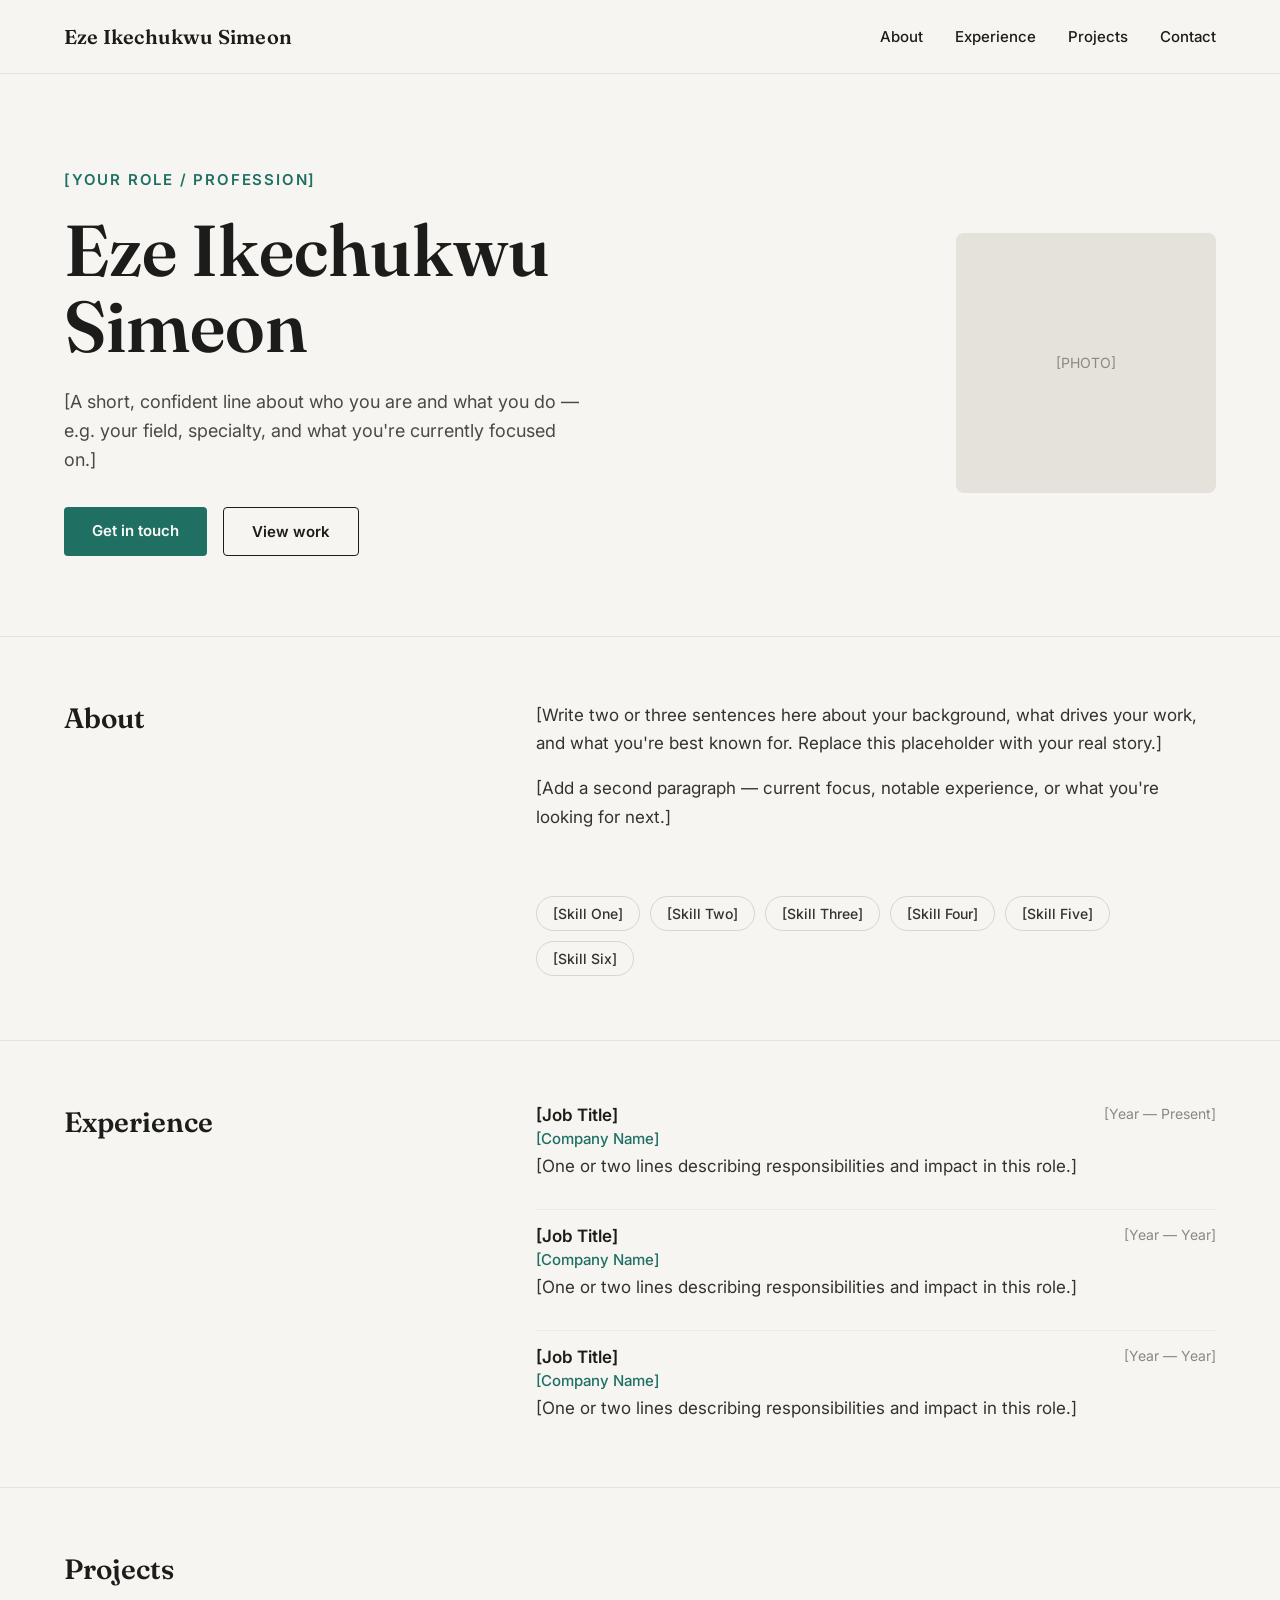
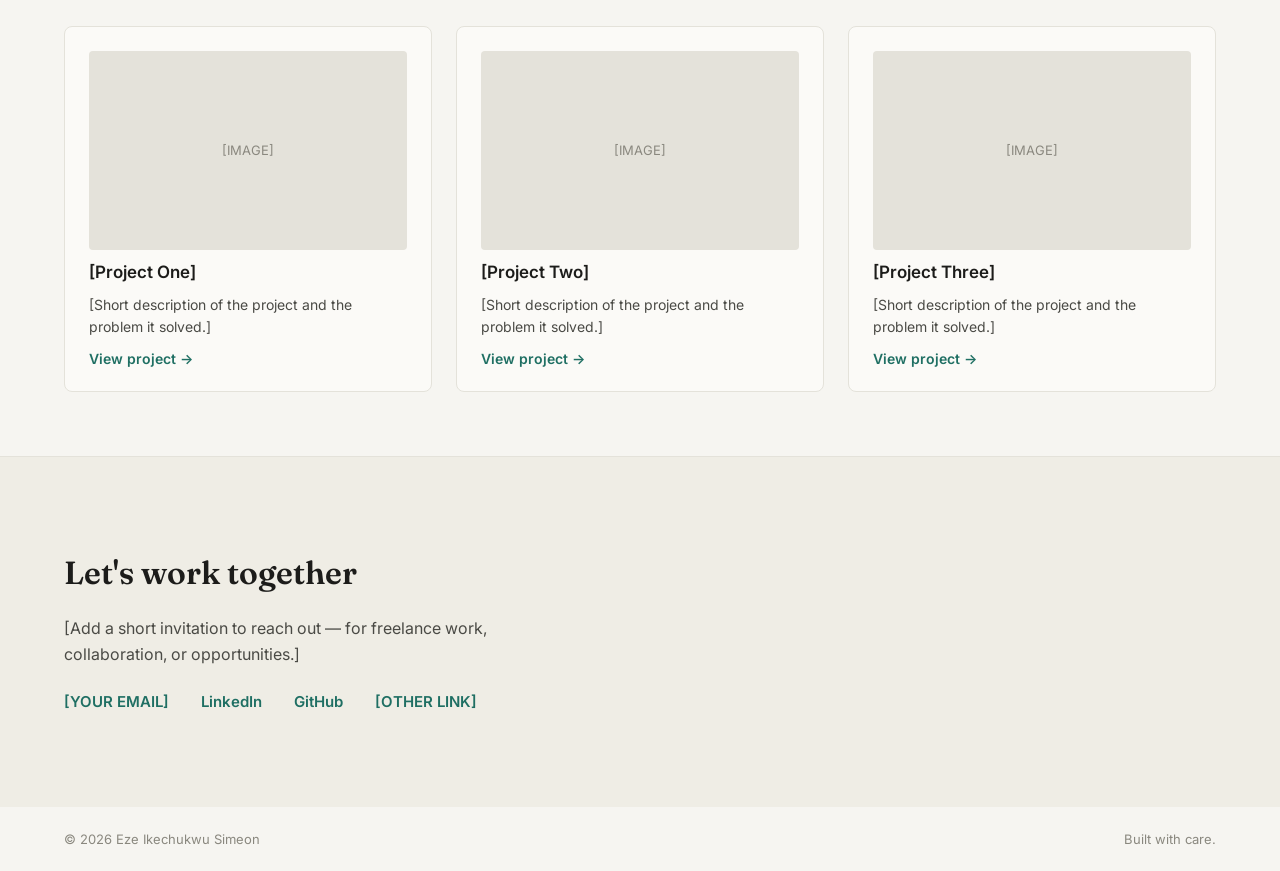
==== index.html @ a3f3de96 "Add personal portfolio site for Eze Ikechukwu Simeon Co-Authored-By: Claude Sonnet 5 <noreply@anthro" ====
<!doctype html>
<html lang="en">
<head>
<meta charset="utf-8">
<meta name="viewport" content="width=device-width, initial-scale=1">
<title>Eze Ikechukwu Simeon — Portfolio</title>
<link rel="stylesheet" href="https://fonts.googleapis.com/css2?family=Fraunces:opsz,wght@9..144,400;9..144,600;9..144,700&family=Inter:wght@400;500;600&display=swap">
<style>
  :root { --accent: #1F6F63; }
  * { box-sizing: border-box; }
  body { margin: 0; font-family: 'Inter', system-ui, sans-serif; background: #F6F5F1; color: #1C1C1A; }
  a { color: #1C1C1A; text-decoration: none; }
  a:hover { color: var(--accent); }
  .serif { font-family: 'Fraunces', serif; }
  .wrap { width: 100%; max-width: 1440px; margin: 0 auto; }
  .navlink:hover { color: var(--accent); }
  .nav { display: flex; align-items: center; justify-content: space-between; padding: 24px 64px; flex-wrap: wrap; gap: 16px; border-bottom: 1px solid #E4E2DA; }
  .nav-links { display: flex; gap: 32px; font-size: 15px; font-weight: 500; flex-wrap: wrap; }
  .hero { display: flex; align-items: center; gap: 48px; flex-wrap: wrap; padding: 96px 64px 80px; }
  .hero-text { flex: 999 1 480px; min-width: 0; display: flex; flex-direction: column; gap: 24px; }
  .eyebrow { font-size: 15px; font-weight: 600; color: var(--accent); text-transform: uppercase; letter-spacing: 0.12em; }
  h1 { font-size: clamp(40px, 6vw, 72px); line-height: 1.05; font-weight: 600; margin: 0; }
  .lede { font-size: 18px; line-height: 1.6; color: #4A4A45; max-width: 520px; margin: 0; }
  .cta-row { display: flex; gap: 16px; flex-wrap: wrap; margin-top: 8px; }
  .btn-primary { background: var(--accent); color: #FAFAF8; padding: 14px 28px; border-radius: 4px; font-weight: 600; font-size: 15px; }
  .btn-primary:hover { color: #FAFAF8; opacity: 0.9; }
  .btn-outline { border: 1px solid #1C1C1A; padding: 14px 28px; border-radius: 4px; font-weight: 600; font-size: 15px; }
  .photo { flex: 1 1 260px; min-width: 220px; max-width: 320px; aspect-ratio: 1; border-radius: 8px; background: #E4E2DA; display: flex; align-items: center; justify-content: center; color: #8A887F; font-size: 14px; text-align: center; padding: 16px; }
  .section { padding: 64px; border-top: 1px solid #E4E2DA; display: flex; gap: 64px; flex-wrap: wrap; }
  .section-label { flex: 1 1 200px; min-width: 160px; }
  .section-label .serif { font-size: 28px; font-weight: 600; }
  .section-body { flex: 999 1 420px; min-width: 0; display: flex; flex-direction: column; gap: 16px; max-width: 680px; }
  .section-body p { font-size: 17px; line-height: 1.7; color: #33332E; margin: 0; }
  .skills-row { padding: 0 64px 64px; display: flex; gap: 64px; flex-wrap: wrap; }
  .skills-spacer { flex: 1 1 200px; min-width: 160px; }
  .skills-list { flex: 999 1 420px; min-width: 0; display: flex; flex-wrap: wrap; gap: 10px; max-width: 680px; }
  .skill-pill { padding: 8px 16px; border: 1px solid #D8D6CC; border-radius: 999px; font-size: 14px; font-weight: 500; color: #33332E; }
  .role { display: flex; flex-direction: column; gap: 4px; padding-bottom: 28px; border-bottom: 1px solid #ECEAE2; }
  .role:last-child { border-bottom: none; padding-bottom: 0; }
  .role-top { display: flex; justify-content: space-between; flex-wrap: wrap; gap: 8px; }
  .role-title { font-size: 17px; font-weight: 600; }
  .role-period { font-size: 14px; color: #8A887F; }
  .role-org { font-size: 15px; font-weight: 500; color: var(--accent); }
  .role-desc { font-size: 15px; line-height: 1.6; color: #4A4A45; margin: 6px 0 0; }
  .projects { padding: 64px; border-top: 1px solid #E4E2DA; }
  .projects-title { font-size: 28px; font-weight: 600; margin-bottom: 40px; }
  .projects-grid { display: grid; grid-template-columns: repeat(3, minmax(0, 1fr)); gap: 24px; }
  @media (max-width: 860px) { .projects-grid { grid-template-columns: 1fr; } }
  .project-card { display: flex; flex-direction: column; gap: 12px; border: 1px solid #E4E2DA; border-radius: 8px; padding: 24px; background: #FBFAF7; }
  .project-image { width: 100%; aspect-ratio: 16/10; border-radius: 4px; background: #E4E2DA; display: flex; align-items: center; justify-content: center; color: #8A887F; font-size: 13px; }
  .project-title { font-size: 17px; font-weight: 600; }
  .project-desc { font-size: 14px; line-height: 1.6; color: #4A4A45; margin: 0; flex-grow: 1; }
  .project-link { font-size: 14px; font-weight: 600; color: var(--accent); }
  .contact { padding: 96px 64px; border-top: 1px solid #E4E2DA; background: #EFEDE5; display: flex; flex-direction: column; align-items: flex-start; gap: 24px; }
  .contact-title { font-size: 32px; font-weight: 600; }
  .contact-lede { font-size: 16px; line-height: 1.6; color: #4A4A45; max-width: 480px; margin: 0; }
  .contact-links { display: flex; gap: 32px; flex-wrap: wrap; font-size: 15px; font-weight: 600; }
  .contact-links a { color: var(--accent); }
  .footer { padding: 24px 64px; display: flex; justify-content: space-between; flex-wrap: wrap; gap: 8px; font-size: 13px; color: #8A887F; }
</style>
</head>
<body>
<div class="wrap">

  <div class="nav">
    <div class="serif" style="font-size: 20px; font-weight: 600; letter-spacing: 0.01em;">Eze Ikechukwu Simeon</div>
    <div class="nav-links">
      <a class="navlink" href="#about">About</a>
      <a class="navlink" href="#work">Experience</a>
      <a class="navlink" href="#projects">Projects</a>
      <a class="navlink" href="#contact">Contact</a>
    </div>
  </div>

  <div class="hero">
    <div class="hero-text">
      <div class="eyebrow">[YOUR ROLE / PROFESSION]</div>
      <h1 class="serif">Eze Ikechukwu<br>Simeon</h1>
      <p class="lede">[A short, confident line about who you are and what you do — e.g. your field, specialty, and what you're currently focused on.]</p>
      <div class="cta-row">
        <a href="#contact" class="btn-primary">Get in touch</a>
        <a href="#projects" class="btn-outline">View work</a>
      </div>
    </div>
    <div class="photo">[PHOTO]</div>
  </div>

  <div class="section" id="about">
    <div class="section-label"><div class="serif">About</div></div>
    <div class="section-body">
      <p>[Write two or three sentences here about your background, what drives your work, and what you're best known for. Replace this placeholder with your real story.]</p>
      <p>[Add a second paragraph — current focus, notable experience, or what you're looking for next.]</p>
    </div>
  </div>

  <div class="skills-row">
    <div class="skills-spacer"></div>
    <div class="skills-list">
      <div class="skill-pill">[Skill One]</div>
      <div class="skill-pill">[Skill Two]</div>
      <div class="skill-pill">[Skill Three]</div>
      <div class="skill-pill">[Skill Four]</div>
      <div class="skill-pill">[Skill Five]</div>
      <div class="skill-pill">[Skill Six]</div>
    </div>
  </div>

  <div class="section" id="work">
    <div class="section-label"><div class="serif">Experience</div></div>
    <div class="section-body">
      <div class="role">
        <div class="role-top"><div class="role-title">[Job Title]</div><div class="role-period">[Year — Present]</div></div>
        <div class="role-org">[Company Name]</div>
        <p class="role-desc">[One or two lines describing responsibilities and impact in this role.]</p>
      </div>
      <div class="role">
        <div class="role-top"><div class="role-title">[Job Title]</div><div class="role-period">[Year — Year]</div></div>
        <div class="role-org">[Company Name]</div>
        <p class="role-desc">[One or two lines describing responsibilities and impact in this role.]</p>
      </div>
      <div class="role">
        <div class="role-top"><div class="role-title">[Job Title]</div><div class="role-period">[Year — Year]</div></div>
        <div class="role-org">[Company Name]</div>
        <p class="role-desc">[One or two lines describing responsibilities and impact in this role.]</p>
      </div>
    </div>
  </div>

  <div class="projects" id="projects">
    <div class="serif projects-title">Projects</div>
    <div class="projects-grid">
      <div class="project-card">
        <div class="project-image">[IMAGE]</div>
        <div class="project-title">[Project One]</div>
        <p class="project-desc">[Short description of the project and the problem it solved.]</p>
        <a href="#" class="project-link">View project &rarr;</a>
      </div>
      <div class="project-card">
        <div class="project-image">[IMAGE]</div>
        <div class="project-title">[Project Two]</div>
        <p class="project-desc">[Short description of the project and the problem it solved.]</p>
        <a href="#" class="project-link">View project &rarr;</a>
      </div>
      <div class="project-card">
        <div class="project-image">[IMAGE]</div>
        <div class="project-title">[Project Three]</div>
        <p class="project-desc">[Short description of the project and the problem it solved.]</p>
        <a href="#" class="project-link">View project &rarr;</a>
      </div>
    </div>
  </div>

  <div class="contact" id="contact">
    <div class="serif contact-title">Let's work together</div>
    <p class="contact-lede">[Add a short invitation to reach out — for freelance work, collaboration, or opportunities.]</p>
    <div class="contact-links">
      <a href="mailto:you@example.com">[YOUR EMAIL]</a>
      <a href="#">LinkedIn</a>
      <a href="#">GitHub</a>
      <a href="#">[OTHER LINK]</a>
    </div>
  </div>

  <div class="footer">
    <div>&copy; 2026 Eze Ikechukwu Simeon</div>
    <div>Built with care.</div>
  </div>

</div>
</body>
</html>
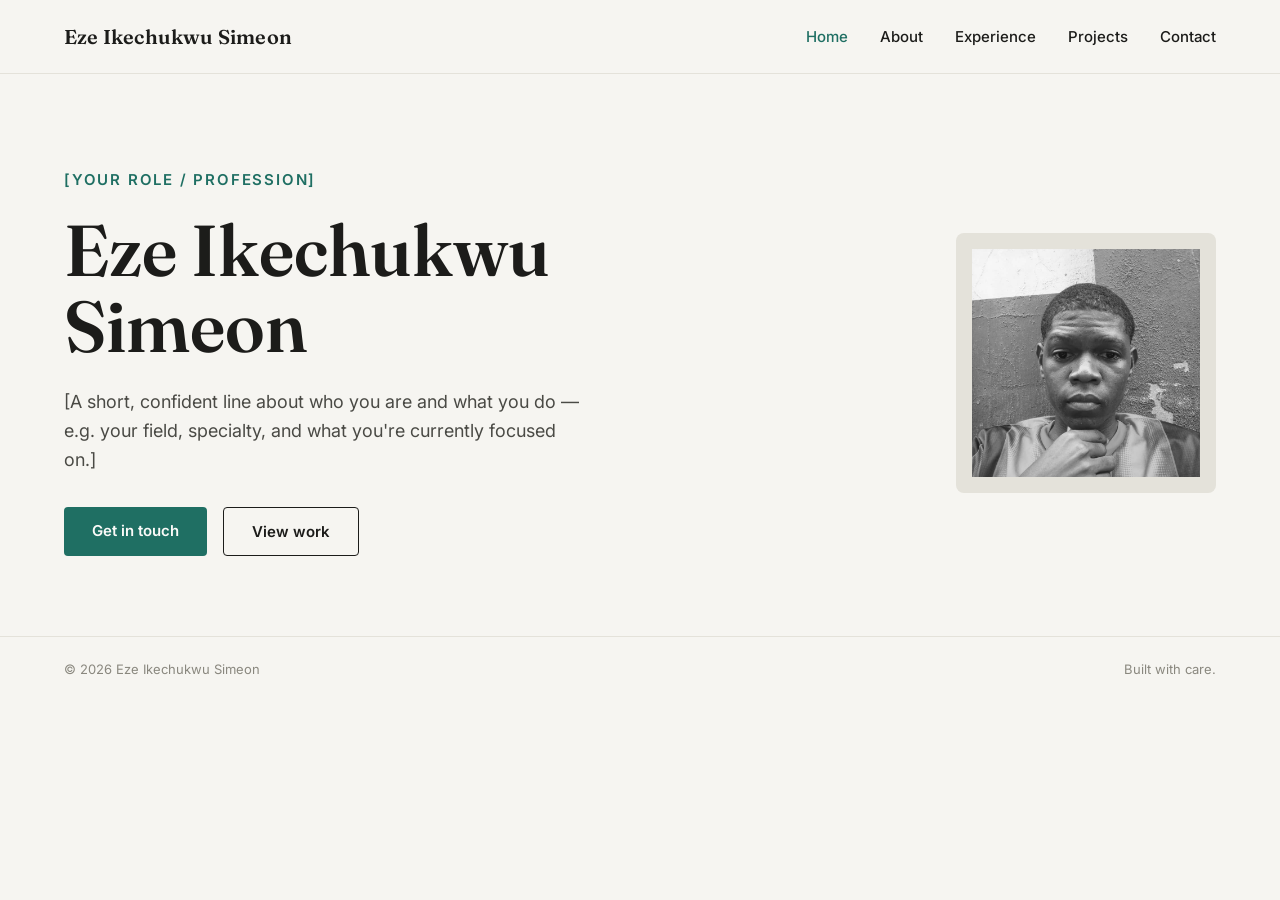
==== commit a66bebb7: "Add profile photo and real contact info Co-Authored-By: Claude Sonnet 5 <noreply@anthropic.com>" ====
--- a/index.html
+++ b/index.html
@@ -5,59 +5,7 @@
 <meta name="viewport" content="width=device-width, initial-scale=1">
 <title>Eze Ikechukwu Simeon — Portfolio</title>
 <link rel="stylesheet" href="https://fonts.googleapis.com/css2?family=Fraunces:opsz,wght@9..144,400;9..144,600;9..144,700&family=Inter:wght@400;500;600&display=swap">
-<style>
-  :root { --accent: #1F6F63; }
-  * { box-sizing: border-box; }
-  body { margin: 0; font-family: 'Inter', system-ui, sans-serif; background: #F6F5F1; color: #1C1C1A; }
-  a { color: #1C1C1A; text-decoration: none; }
-  a:hover { color: var(--accent); }
-  .serif { font-family: 'Fraunces', serif; }
-  .wrap { width: 100%; max-width: 1440px; margin: 0 auto; }
-  .navlink:hover { color: var(--accent); }
-  .nav { display: flex; align-items: center; justify-content: space-between; padding: 24px 64px; flex-wrap: wrap; gap: 16px; border-bottom: 1px solid #E4E2DA; }
-  .nav-links { display: flex; gap: 32px; font-size: 15px; font-weight: 500; flex-wrap: wrap; }
-  .hero { display: flex; align-items: center; gap: 48px; flex-wrap: wrap; padding: 96px 64px 80px; }
-  .hero-text { flex: 999 1 480px; min-width: 0; display: flex; flex-direction: column; gap: 24px; }
-  .eyebrow { font-size: 15px; font-weight: 600; color: var(--accent); text-transform: uppercase; letter-spacing: 0.12em; }
-  h1 { font-size: clamp(40px, 6vw, 72px); line-height: 1.05; font-weight: 600; margin: 0; }
-  .lede { font-size: 18px; line-height: 1.6; color: #4A4A45; max-width: 520px; margin: 0; }
-  .cta-row { display: flex; gap: 16px; flex-wrap: wrap; margin-top: 8px; }
-  .btn-primary { background: var(--accent); color: #FAFAF8; padding: 14px 28px; border-radius: 4px; font-weight: 600; font-size: 15px; }
-  .btn-primary:hover { color: #FAFAF8; opacity: 0.9; }
-  .btn-outline { border: 1px solid #1C1C1A; padding: 14px 28px; border-radius: 4px; font-weight: 600; font-size: 15px; }
-  .photo { flex: 1 1 260px; min-width: 220px; max-width: 320px; aspect-ratio: 1; border-radius: 8px; background: #E4E2DA; display: flex; align-items: center; justify-content: center; color: #8A887F; font-size: 14px; text-align: center; padding: 16px; }
-  .section { padding: 64px; border-top: 1px solid #E4E2DA; display: flex; gap: 64px; flex-wrap: wrap; }
-  .section-label { flex: 1 1 200px; min-width: 160px; }
-  .section-label .serif { font-size: 28px; font-weight: 600; }
-  .section-body { flex: 999 1 420px; min-width: 0; display: flex; flex-direction: column; gap: 16px; max-width: 680px; }
-  .section-body p { font-size: 17px; line-height: 1.7; color: #33332E; margin: 0; }
-  .skills-row { padding: 0 64px 64px; display: flex; gap: 64px; flex-wrap: wrap; }
-  .skills-spacer { flex: 1 1 200px; min-width: 160px; }
-  .skills-list { flex: 999 1 420px; min-width: 0; display: flex; flex-wrap: wrap; gap: 10px; max-width: 680px; }
-  .skill-pill { padding: 8px 16px; border: 1px solid #D8D6CC; border-radius: 999px; font-size: 14px; font-weight: 500; color: #33332E; }
-  .role { display: flex; flex-direction: column; gap: 4px; padding-bottom: 28px; border-bottom: 1px solid #ECEAE2; }
-  .role:last-child { border-bottom: none; padding-bottom: 0; }
-  .role-top { display: flex; justify-content: space-between; flex-wrap: wrap; gap: 8px; }
-  .role-title { font-size: 17px; font-weight: 600; }
-  .role-period { font-size: 14px; color: #8A887F; }
-  .role-org { font-size: 15px; font-weight: 500; color: var(--accent); }
-  .role-desc { font-size: 15px; line-height: 1.6; color: #4A4A45; margin: 6px 0 0; }
-  .projects { padding: 64px; border-top: 1px solid #E4E2DA; }
-  .projects-title { font-size: 28px; font-weight: 600; margin-bottom: 40px; }
-  .projects-grid { display: grid; grid-template-columns: repeat(3, minmax(0, 1fr)); gap: 24px; }
-  @media (max-width: 860px) { .projects-grid { grid-template-columns: 1fr; } }
-  .project-card { display: flex; flex-direction: column; gap: 12px; border: 1px solid #E4E2DA; border-radius: 8px; padding: 24px; background: #FBFAF7; }
-  .project-image { width: 100%; aspect-ratio: 16/10; border-radius: 4px; background: #E4E2DA; display: flex; align-items: center; justify-content: center; color: #8A887F; font-size: 13px; }
-  .project-title { font-size: 17px; font-weight: 600; }
-  .project-desc { font-size: 14px; line-height: 1.6; color: #4A4A45; margin: 0; flex-grow: 1; }
-  .project-link { font-size: 14px; font-weight: 600; color: var(--accent); }
-  .contact { padding: 96px 64px; border-top: 1px solid #E4E2DA; background: #EFEDE5; display: flex; flex-direction: column; align-items: flex-start; gap: 24px; }
-  .contact-title { font-size: 32px; font-weight: 600; }
-  .contact-lede { font-size: 16px; line-height: 1.6; color: #4A4A45; max-width: 480px; margin: 0; }
-  .contact-links { display: flex; gap: 32px; flex-wrap: wrap; font-size: 15px; font-weight: 600; }
-  .contact-links a { color: var(--accent); }
-  .footer { padding: 24px 64px; display: flex; justify-content: space-between; flex-wrap: wrap; gap: 8px; font-size: 13px; color: #8A887F; }
-</style>
+<link rel="stylesheet" href="styles.css">
 </head>
 <body>
 <div class="wrap">
@@ -65,10 +13,11 @@
   <div class="nav">
     <div class="serif" style="font-size: 20px; font-weight: 600; letter-spacing: 0.01em;">Eze Ikechukwu Simeon</div>
     <div class="nav-links">
-      <a class="navlink" href="#about">About</a>
-      <a class="navlink" href="#work">Experience</a>
-      <a class="navlink" href="#projects">Projects</a>
-      <a class="navlink" href="#contact">Contact</a>
+      <a class="navlink" href="index.html" aria-current="page">Home</a>
+      <a class="navlink" href="about.html">About</a>
+      <a class="navlink" href="experience.html">Experience</a>
+      <a class="navlink" href="projects.html">Projects</a>
+      <a class="navlink" href="contact.html">Contact</a>
     </div>
   </div>
 
@@ -78,87 +27,11 @@
       <h1 class="serif">Eze Ikechukwu<br>Simeon</h1>
       <p class="lede">[A short, confident line about who you are and what you do — e.g. your field, specialty, and what you're currently focused on.]</p>
       <div class="cta-row">
-        <a href="#contact" class="btn-primary">Get in touch</a>
-        <a href="#projects" class="btn-outline">View work</a>
+        <a href="contact.html" class="btn-primary">Get in touch</a>
+        <a href="projects.html" class="btn-outline">View work</a>
       </div>
     </div>
-    <div class="photo">[PHOTO]</div>
-  </div>
-
-  <div class="section" id="about">
-    <div class="section-label"><div class="serif">About</div></div>
-    <div class="section-body">
-      <p>[Write two or three sentences here about your background, what drives your work, and what you're best known for. Replace this placeholder with your real story.]</p>
-      <p>[Add a second paragraph — current focus, notable experience, or what you're looking for next.]</p>
-    </div>
-  </div>
-
-  <div class="skills-row">
-    <div class="skills-spacer"></div>
-    <div class="skills-list">
-      <div class="skill-pill">[Skill One]</div>
-      <div class="skill-pill">[Skill Two]</div>
-      <div class="skill-pill">[Skill Three]</div>
-      <div class="skill-pill">[Skill Four]</div>
-      <div class="skill-pill">[Skill Five]</div>
-      <div class="skill-pill">[Skill Six]</div>
-    </div>
-  </div>
-
-  <div class="section" id="work">
-    <div class="section-label"><div class="serif">Experience</div></div>
-    <div class="section-body">
-      <div class="role">
-        <div class="role-top"><div class="role-title">[Job Title]</div><div class="role-period">[Year — Present]</div></div>
-        <div class="role-org">[Company Name]</div>
-        <p class="role-desc">[One or two lines describing responsibilities and impact in this role.]</p>
-      </div>
-      <div class="role">
-        <div class="role-top"><div class="role-title">[Job Title]</div><div class="role-period">[Year — Year]</div></div>
-        <div class="role-org">[Company Name]</div>
-        <p class="role-desc">[One or two lines describing responsibilities and impact in this role.]</p>
-      </div>
-      <div class="role">
-        <div class="role-top"><div class="role-title">[Job Title]</div><div class="role-period">[Year — Year]</div></div>
-        <div class="role-org">[Company Name]</div>
-        <p class="role-desc">[One or two lines describing responsibilities and impact in this role.]</p>
-      </div>
-    </div>
-  </div>
-
-  <div class="projects" id="projects">
-    <div class="serif projects-title">Projects</div>
-    <div class="projects-grid">
-      <div class="project-card">
-        <div class="project-image">[IMAGE]</div>
-        <div class="project-title">[Project One]</div>
-        <p class="project-desc">[Short description of the project and the problem it solved.]</p>
-        <a href="#" class="project-link">View project &rarr;</a>
-      </div>
-      <div class="project-card">
-        <div class="project-image">[IMAGE]</div>
-        <div class="project-title">[Project Two]</div>
-        <p class="project-desc">[Short description of the project and the problem it solved.]</p>
-        <a href="#" class="project-link">View project &rarr;</a>
-      </div>
-      <div class="project-card">
-        <div class="project-image">[IMAGE]</div>
-        <div class="project-title">[Project Three]</div>
-        <p class="project-desc">[Short description of the project and the problem it solved.]</p>
-        <a href="#" class="project-link">View project &rarr;</a>
-      </div>
-    </div>
-  </div>
-
-  <div class="contact" id="contact">
-    <div class="serif contact-title">Let's work together</div>
-    <p class="contact-lede">[Add a short invitation to reach out — for freelance work, collaboration, or opportunities.]</p>
-    <div class="contact-links">
-      <a href="mailto:you@example.com">[YOUR EMAIL]</a>
-      <a href="#">LinkedIn</a>
-      <a href="#">GitHub</a>
-      <a href="#">[OTHER LINK]</a>
-    </div>
+    <img class="photo" src="photo.jpg" alt="Eze Ikechukwu Simeon" style="object-fit: cover;">
   </div>
 
   <div class="footer">
--- a/styles.css
+++ b/styles.css
@@ -0,0 +1,56 @@
+:root { --accent: #1F6F63; }
+* { box-sizing: border-box; }
+body { margin: 0; font-family: 'Inter', system-ui, sans-serif; background: #F6F5F1; color: #1C1C1A; }
+a { color: #1C1C1A; text-decoration: none; }
+a:hover { color: var(--accent); }
+.serif { font-family: 'Fraunces', serif; }
+.wrap { width: 100%; max-width: 1440px; margin: 0 auto; }
+.navlink:hover { color: var(--accent); }
+.navlink[aria-current="page"] { color: var(--accent); }
+.nav { display: flex; align-items: center; justify-content: space-between; padding: 24px 64px; flex-wrap: wrap; gap: 16px; border-bottom: 1px solid #E4E2DA; }
+.nav-links { display: flex; gap: 32px; font-size: 15px; font-weight: 500; flex-wrap: wrap; }
+.hero { display: flex; align-items: center; gap: 48px; flex-wrap: wrap; padding: 96px 64px 80px; }
+.hero-text { flex: 999 1 480px; min-width: 0; display: flex; flex-direction: column; gap: 24px; }
+.eyebrow { font-size: 15px; font-weight: 600; color: var(--accent); text-transform: uppercase; letter-spacing: 0.12em; }
+h1 { font-size: clamp(40px, 6vw, 72px); line-height: 1.05; font-weight: 600; margin: 0; }
+.lede { font-size: 18px; line-height: 1.6; color: #4A4A45; max-width: 520px; margin: 0; }
+.cta-row { display: flex; gap: 16px; flex-wrap: wrap; margin-top: 8px; }
+.btn-primary { background: var(--accent); color: #FAFAF8; padding: 14px 28px; border-radius: 4px; font-weight: 600; font-size: 15px; }
+.btn-primary:hover { color: #FAFAF8; opacity: 0.9; }
+.btn-outline { border: 1px solid #1C1C1A; padding: 14px 28px; border-radius: 4px; font-weight: 600; font-size: 15px; }
+.photo { flex: 1 1 260px; min-width: 220px; max-width: 320px; aspect-ratio: 1; border-radius: 8px; background: #E4E2DA; display: flex; align-items: center; justify-content: center; color: #8A887F; font-size: 14px; text-align: center; padding: 16px; }
+.page-header { padding: 64px 64px 0; }
+.page-header .serif { font-size: 40px; font-weight: 600; margin: 0 0 8px; }
+.page-header .lede { max-width: 640px; }
+.section { padding: 64px; border-top: 1px solid #E4E2DA; display: flex; gap: 64px; flex-wrap: wrap; }
+.section:first-of-type { border-top: none; }
+.section-label { flex: 1 1 200px; min-width: 160px; }
+.section-label .serif { font-size: 28px; font-weight: 600; }
+.section-body { flex: 999 1 420px; min-width: 0; display: flex; flex-direction: column; gap: 16px; max-width: 680px; }
+.section-body p { font-size: 17px; line-height: 1.7; color: #33332E; margin: 0; }
+.skills-row { padding: 0 64px 64px; display: flex; gap: 64px; flex-wrap: wrap; }
+.skills-spacer { flex: 1 1 200px; min-width: 160px; }
+.skills-list { flex: 999 1 420px; min-width: 0; display: flex; flex-wrap: wrap; gap: 10px; max-width: 680px; }
+.skill-pill { padding: 8px 16px; border: 1px solid #D8D6CC; border-radius: 999px; font-size: 14px; font-weight: 500; color: #33332E; }
+.role { display: flex; flex-direction: column; gap: 4px; padding-bottom: 28px; border-bottom: 1px solid #ECEAE2; }
+.role:last-child { border-bottom: none; padding-bottom: 0; }
+.role-top { display: flex; justify-content: space-between; flex-wrap: wrap; gap: 8px; }
+.role-title { font-size: 17px; font-weight: 600; }
+.role-period { font-size: 14px; color: #8A887F; }
+.role-org { font-size: 15px; font-weight: 500; color: var(--accent); }
+.role-desc { font-size: 15px; line-height: 1.6; color: #4A4A45; margin: 6px 0 0; }
+.projects { padding: 64px; }
+.projects-title { font-size: 28px; font-weight: 600; margin-bottom: 40px; }
+.projects-grid { display: grid; grid-template-columns: repeat(3, minmax(0, 1fr)); gap: 24px; }
+@media (max-width: 860px) { .projects-grid { grid-template-columns: 1fr; } }
+.project-card { display: flex; flex-direction: column; gap: 12px; border: 1px solid #E4E2DA; border-radius: 8px; padding: 24px; background: #FBFAF7; }
+.project-image { width: 100%; aspect-ratio: 16/10; border-radius: 4px; background: #E4E2DA; display: flex; align-items: center; justify-content: center; color: #8A887F; font-size: 13px; }
+.project-title { font-size: 17px; font-weight: 600; }
+.project-desc { font-size: 14px; line-height: 1.6; color: #4A4A45; margin: 0; flex-grow: 1; }
+.project-link { font-size: 14px; font-weight: 600; color: var(--accent); }
+.contact { padding: 96px 64px; background: #EFEDE5; display: flex; flex-direction: column; align-items: flex-start; gap: 24px; }
+.contact-title { font-size: 32px; font-weight: 600; }
+.contact-lede { font-size: 16px; line-height: 1.6; color: #4A4A45; max-width: 480px; margin: 0; }
+.contact-links { display: flex; gap: 32px; flex-wrap: wrap; font-size: 15px; font-weight: 600; }
+.contact-links a { color: var(--accent); }
+.footer { padding: 24px 64px; display: flex; justify-content: space-between; flex-wrap: wrap; gap: 8px; font-size: 13px; color: #8A887F; border-top: 1px solid #E4E2DA; }
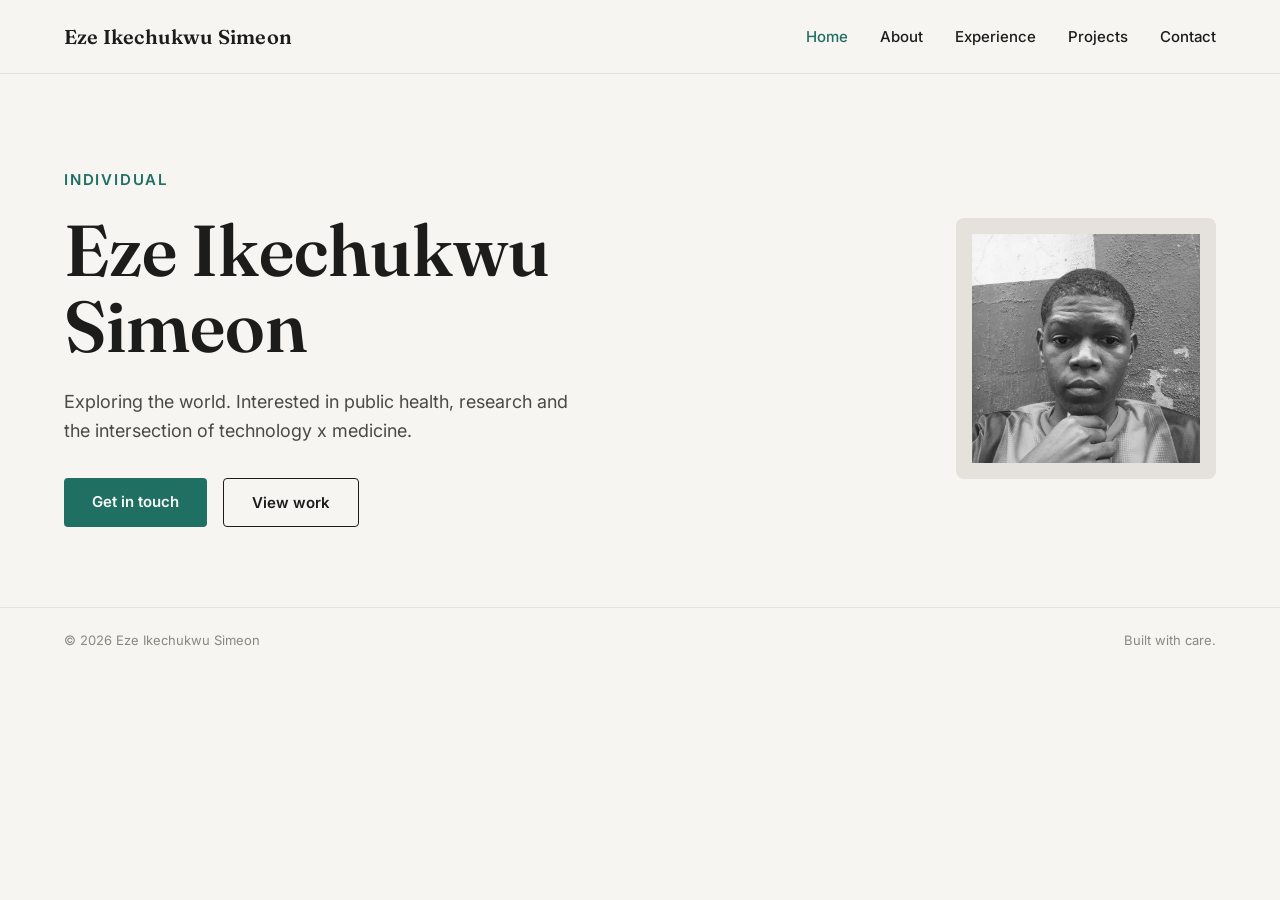
==== commit 13150a3a: "Update home page tagline and role Co-Authored-By: Claude Sonnet 5 <noreply@anthropic.com>" ====
--- a/index.html
+++ b/index.html
@@ -23,9 +23,9 @@
 
   <div class="hero">
     <div class="hero-text">
-      <div class="eyebrow">[YOUR ROLE / PROFESSION]</div>
+      <div class="eyebrow">Individual</div>
       <h1 class="serif">Eze Ikechukwu<br>Simeon</h1>
-      <p class="lede">[A short, confident line about who you are and what you do — e.g. your field, specialty, and what you're currently focused on.]</p>
+      <p class="lede">Exploring the world. Interested in public health, research and the intersection of technology x medicine.</p>
       <div class="cta-row">
         <a href="contact.html" class="btn-primary">Get in touch</a>
         <a href="projects.html" class="btn-outline">View work</a>
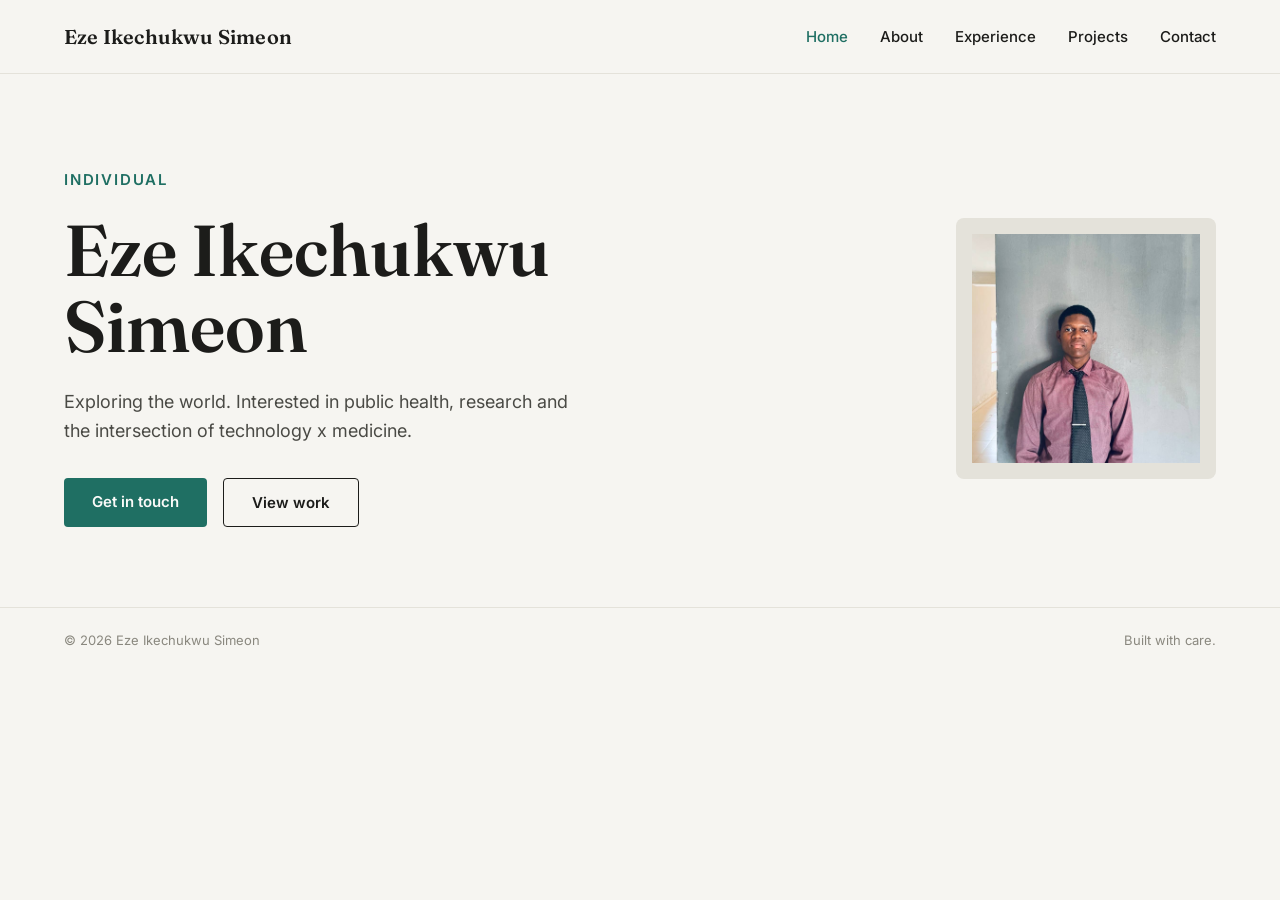
==== commit ee5305ab: "Swap profile photo, add icons to contact links, remove placeholder lede Co-Authored-By: Claude Sonne" ====
--- a/index.html
+++ b/index.html
@@ -31,7 +31,7 @@
         <a href="projects.html" class="btn-outline">View work</a>
       </div>
     </div>
-    <img class="photo" src="photo.jpg" alt="Eze Ikechukwu Simeon" style="object-fit: cover;">
+    <img class="photo" src="photo.png" alt="Eze Ikechukwu Simeon" style="object-fit: cover;">
   </div>
 
   <div class="footer">
--- a/styles.css
+++ b/styles.css
@@ -52,5 +52,5 @@
 .contact-title { font-size: 32px; font-weight: 600; }
 .contact-lede { font-size: 16px; line-height: 1.6; color: #4A4A45; max-width: 480px; margin: 0; }
 .contact-links { display: flex; gap: 32px; flex-wrap: wrap; font-size: 15px; font-weight: 600; }
-.contact-links a { color: var(--accent); }
+.contact-links a { color: var(--accent); display: inline-flex; align-items: center; gap: 10px; }
 .footer { padding: 24px 64px; display: flex; justify-content: space-between; flex-wrap: wrap; gap: 8px; font-size: 13px; color: #8A887F; border-top: 1px solid #E4E2DA; }
